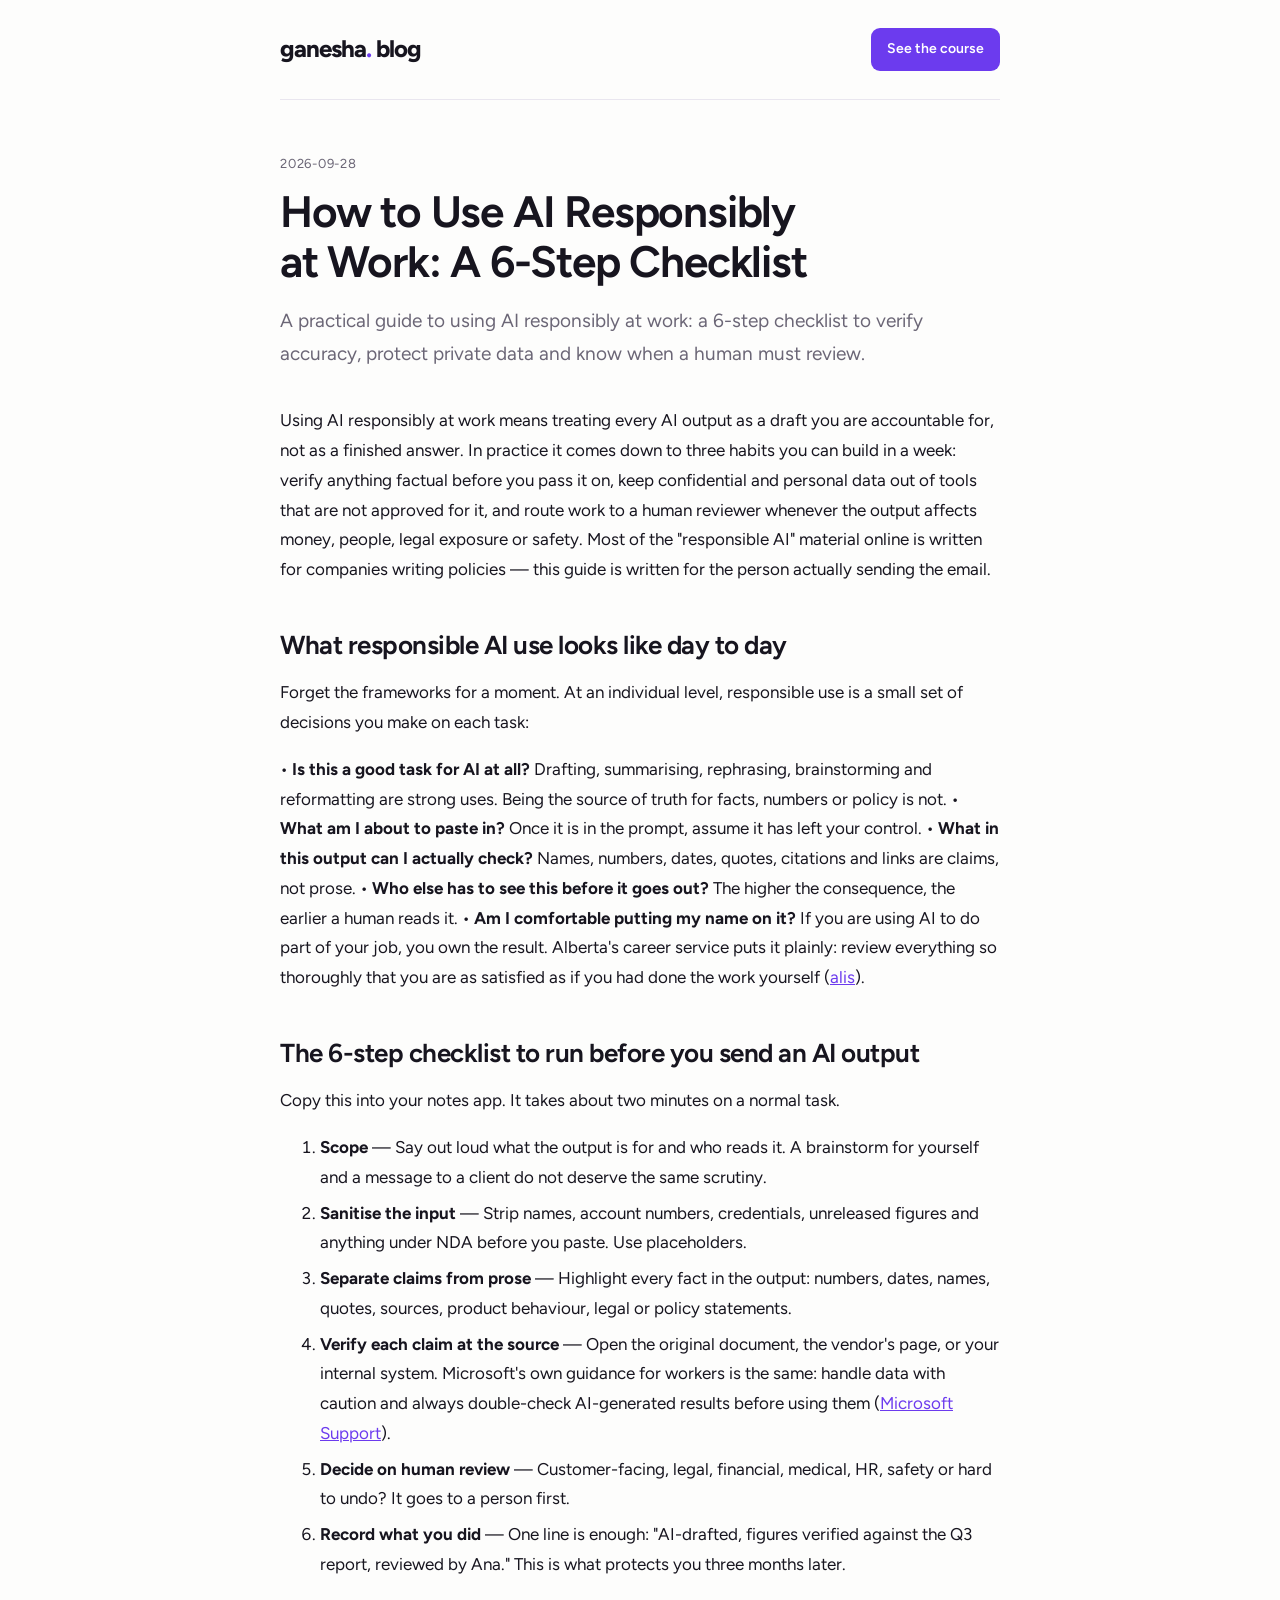
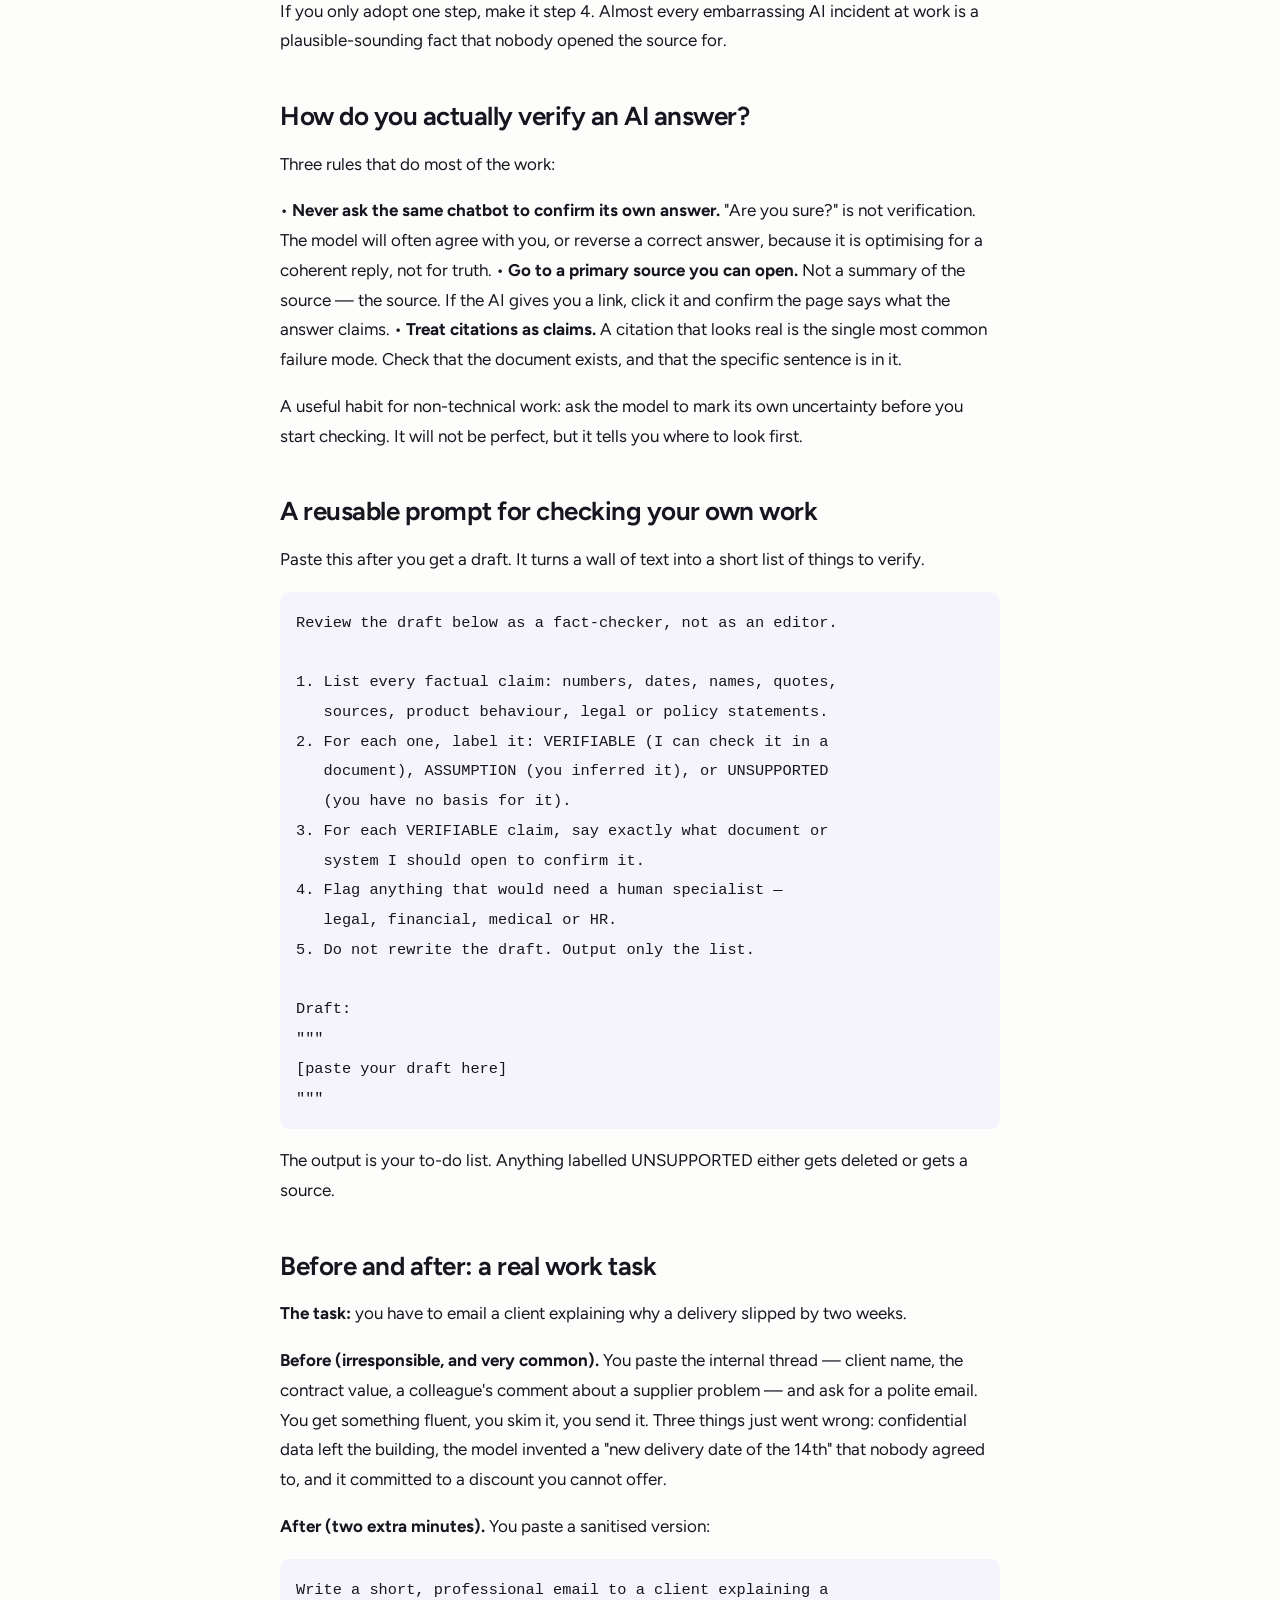
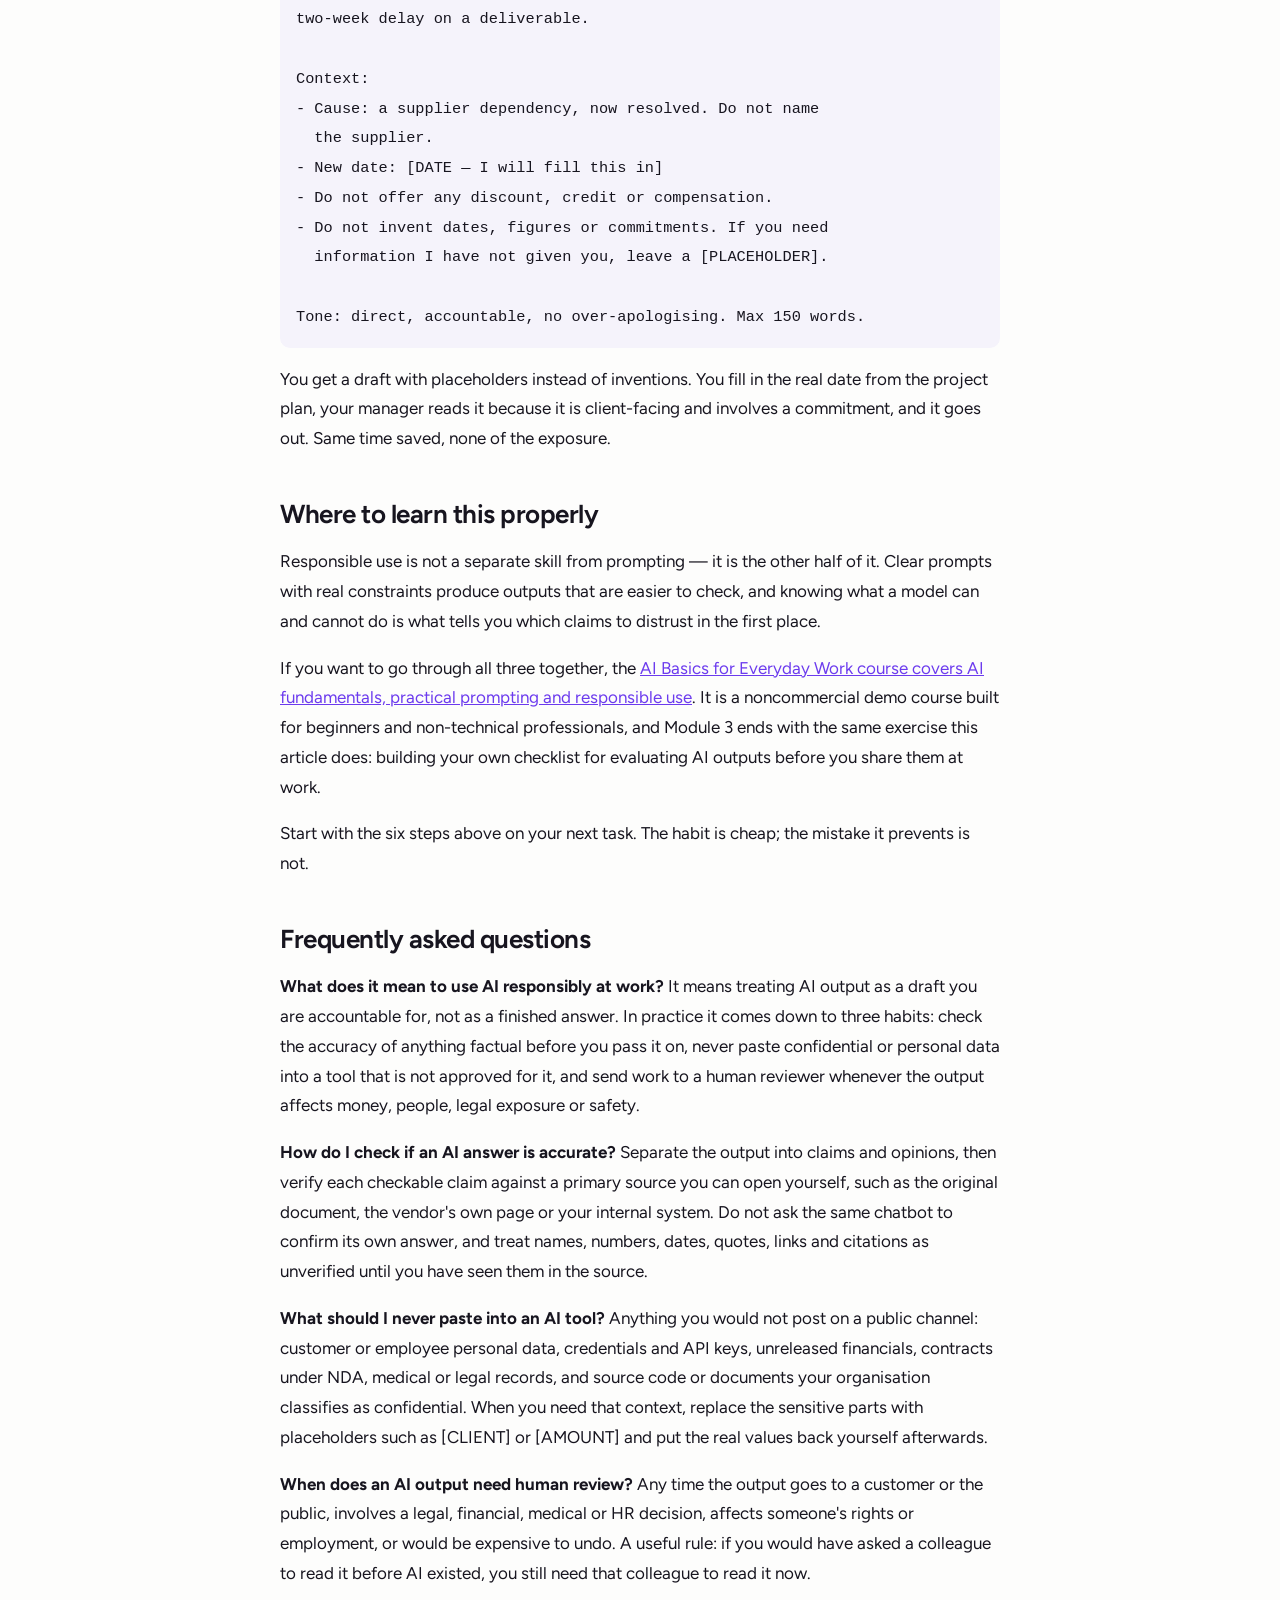
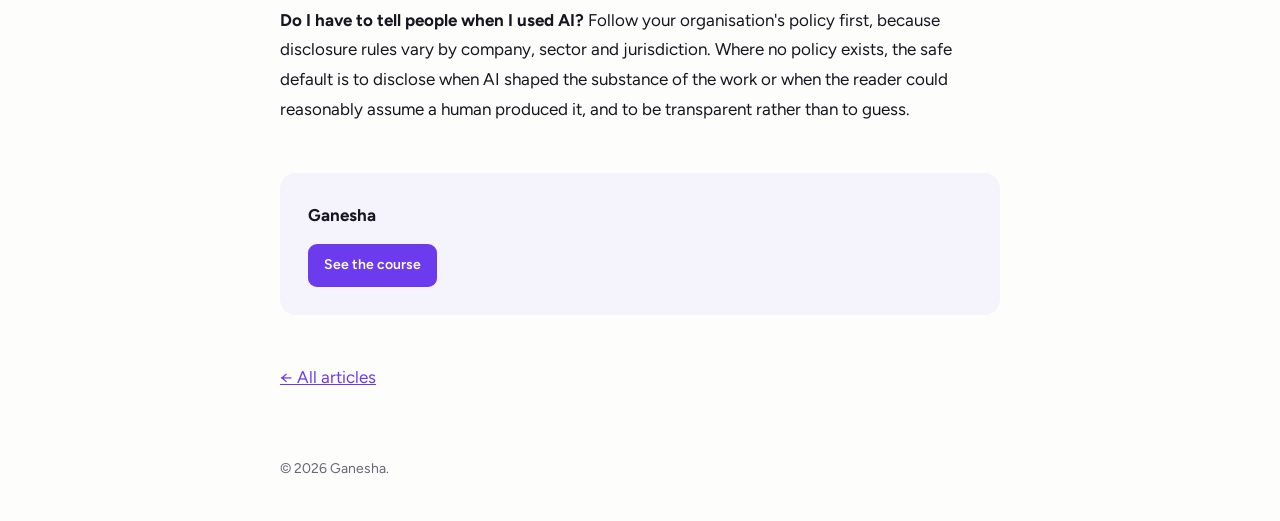
==== how-to-use-ai-responsibly-at-work/index.html @ a2543a3a "blog: How to Use AI Responsibly at Work: A 6-Step Checklist" ====
<!doctype html>
<html lang="en"><head><meta charset="utf-8"><meta name="viewport" content="width=device-width, initial-scale=1">
<title>How to Use AI Responsibly at Work: A 6-Step Checklist | Ganesha</title><meta name="description" content="A practical guide to using AI responsibly at work: a 6-step checklist to verify accuracy, protect private data and know when a human must review.">
<link rel="canonical" href="https://kallasgabriel.github.io/ganesha-blog/how-to-use-ai-responsibly-at-work/">
<meta property="og:type" content="article"><meta property="og:title" content="How to Use AI Responsibly at Work: A 6-Step Checklist | Ganesha">
<meta property="og:description" content="A practical guide to using AI responsibly at work: a 6-step checklist to verify accuracy, protect private data and know when a human must review."><meta property="og:url" content="https://kallasgabriel.github.io/ganesha-blog/how-to-use-ai-responsibly-at-work/">
<meta name="twitter:card" content="summary">
<link rel="preconnect" href="https://fonts.googleapis.com"><link rel="preconnect" href="https://fonts.gstatic.com" crossorigin>
<link rel="stylesheet" href="https://fonts.googleapis.com/css2?family=Figtree:wght@400;600;650;750&display=swap">
<link rel="stylesheet" href="https://kallasgabriel.github.io/ganesha-blog/style.css"><script type="application/ld+json">{"@context": "https://schema.org", "@type": "BlogPosting", "headline": "How to Use AI Responsibly at Work: A 6-Step Checklist", "description": "A practical guide to using AI responsibly at work: a 6-step checklist to verify accuracy, protect private data and know when a human must review.", "datePublished": "2026-09-28", "inLanguage": "en", "author": {"@type": "Organization", "name": "Ganesha"}, "mainEntityOfPage": "https://kallasgabriel.github.io/ganesha-blog/how-to-use-ai-responsibly-at-work/", "keywords": "use ai responsibly at work, responsible ai checklist, verify ai output accuracy, ai privacy at work, ai for non-technical professionals, when to review ai output"}</script><script type="application/ld+json">{"@context": "https://schema.org", "@type": "FAQPage", "mainEntity": [{"@type": "Question", "name": "What does it mean to use AI responsibly at work?", "acceptedAnswer": {"@type": "Answer", "text": "It means treating AI output as a draft you are accountable for, not as a finished answer. In practice it comes down to three habits: check the accuracy of anything factual before you pass it on, never paste confidential or personal data into a tool that is not approved for it, and send work to a human reviewer whenever the output affects money, people, legal exposure or safety."}}, {"@type": "Question", "name": "How do I check if an AI answer is accurate?", "acceptedAnswer": {"@type": "Answer", "text": "Separate the output into claims and opinions, then verify each checkable claim against a primary source you can open yourself, such as the original document, the vendor's own page or your internal system. Do not ask the same chatbot to confirm its own answer, and treat names, numbers, dates, quotes, links and citations as unverified until you have seen them in the source."}}, {"@type": "Question", "name": "What should I never paste into an AI tool?", "acceptedAnswer": {"@type": "Answer", "text": "Anything you would not post on a public channel: customer or employee personal data, credentials and API keys, unreleased financials, contracts under NDA, medical or legal records, and source code or documents your organisation classifies as confidential. When you need that context, replace the sensitive parts with placeholders such as [CLIENT] or [AMOUNT] and put the real values back yourself afterwards."}}, {"@type": "Question", "name": "When does an AI output need human review?", "acceptedAnswer": {"@type": "Answer", "text": "Any time the output goes to a customer or the public, involves a legal, financial, medical or HR decision, affects someone's rights or employment, or would be expensive to undo. A useful rule: if you would have asked a colleague to read it before AI existed, you still need that colleague to read it now."}}, {"@type": "Question", "name": "Do I have to tell people when I used AI?", "acceptedAnswer": {"@type": "Answer", "text": "Follow your organisation's policy first, because disclosure rules vary by company, sector and jurisdiction. Where no policy exists, the safe default is to disclose when AI shaped the substance of the work or when the reader could reasonably assume a human produced it, and to be transparent rather than to guess."}}]}</script>
</head><body><div class="wrap">
<header class="site"><a class="brand" href="https://kallasgabriel.github.io/ganesha-blog/">ganesha<span>.</span> blog</a>
<a class="cta" href="https://ganesha-devops.vercel.app/courses/course-7e0d08ef76670b2fffbf2458?utm_source=blog&amp;utm_medium=organic&amp;utm_campaign=header">See the course</a></header>
<main><article>
<span class="meta">2026-09-28</span><h1>How to Use AI Responsibly at Work: A 6-Step Checklist</h1><p class="lead">A practical guide to using AI responsibly at work: a 6-step checklist to verify accuracy, protect private data and know when a human must review.</p>
<p>Using AI responsibly at work means treating every AI output as a draft you are accountable for, not as a finished answer. In practice it comes down to three habits you can build in a week: verify anything factual before you pass it on, keep confidential and personal data out of tools that are not approved for it, and route work to a human reviewer whenever the output affects money, people, legal exposure or safety. Most of the "responsible AI" material online is written for companies writing policies — this guide is written for the person actually sending the email.</p>
<h2>What responsible AI use looks like day to day</h2>
<p>Forget the frameworks for a moment. At an individual level, responsible use is a small set of decisions you make on each task:</p>
<p>• <strong>Is this a good task for AI at all?</strong> Drafting, summarising, rephrasing, brainstorming and reformatting are strong uses. Being the source of truth for facts, numbers or policy is not.
• <strong>What am I about to paste in?</strong> Once it is in the prompt, assume it has left your control.
• <strong>What in this output can I actually check?</strong> Names, numbers, dates, quotes, citations and links are claims, not prose.
• <strong>Who else has to see this before it goes out?</strong> The higher the consequence, the earlier a human reads it.
• <strong>Am I comfortable putting my name on it?</strong> If you are using AI to do part of your job, you own the result. Alberta's career service puts it plainly: review everything so thoroughly that you are as satisfied as if you had done the work yourself (<a href="https://alis.alberta.ca/plan-your-career/workplace-trends/artificial-intelligence-ai/how-to-use-ai-safely-and-responsibly-at-work/">alis</a>).</p>
<h2>The 6-step checklist to run before you send an AI output</h2>
<p>Copy this into your notes app. It takes about two minutes on a normal task.</p>
<ol>
<li><strong>Scope</strong> — Say out loud what the output is for and who reads it. A brainstorm for yourself and a message to a client do not deserve the same scrutiny.</li>
<li><strong>Sanitise the input</strong> — Strip names, account numbers, credentials, unreleased figures and anything under NDA before you paste. Use placeholders.</li>
<li><strong>Separate claims from prose</strong> — Highlight every fact in the output: numbers, dates, names, quotes, sources, product behaviour, legal or policy statements.</li>
<li><strong>Verify each claim at the source</strong> — Open the original document, the vendor's page, or your internal system. Microsoft's own guidance for workers is the same: handle data with caution and always double-check AI-generated results before using them (<a href="https://support.microsoft.com/en-us/topic/safety-tips-for-using-ai-at-work-60f6ed72-930b-4830-a055-c3ba81a622ef">Microsoft Support</a>).</li>
<li><strong>Decide on human review</strong> — Customer-facing, legal, financial, medical, HR, safety or hard to undo? It goes to a person first.</li>
<li><strong>Record what you did</strong> — One line is enough: "AI-drafted, figures verified against the Q3 report, reviewed by Ana." This is what protects you three months later.</li>
</ol>
<p>If you only adopt one step, make it step 4. Almost every embarrassing AI incident at work is a plausible-sounding fact that nobody opened the source for.</p>
<h2>How do you actually verify an AI answer?</h2>
<p>Three rules that do most of the work:</p>
<p>• <strong>Never ask the same chatbot to confirm its own answer.</strong> "Are you sure?" is not verification. The model will often agree with you, or reverse a correct answer, because it is optimising for a coherent reply, not for truth.
• <strong>Go to a primary source you can open.</strong> Not a summary of the source — the source. If the AI gives you a link, click it and confirm the page says what the answer claims.
• <strong>Treat citations as claims.</strong> A citation that looks real is the single most common failure mode. Check that the document exists, and that the specific sentence is in it.</p>
<p>A useful habit for non-technical work: ask the model to mark its own uncertainty before you start checking. It will not be perfect, but it tells you where to look first.</p>
<h2>A reusable prompt for checking your own work</h2>
<p>Paste this after you get a draft. It turns a wall of text into a short list of things to verify.</p>
<pre><code>Review the draft below as a fact-checker, not as an editor.

1. List every factual claim: numbers, dates, names, quotes,
   sources, product behaviour, legal or policy statements.
2. For each one, label it: VERIFIABLE (I can check it in a
   document), ASSUMPTION (you inferred it), or UNSUPPORTED
   (you have no basis for it).
3. For each VERIFIABLE claim, say exactly what document or
   system I should open to confirm it.
4. Flag anything that would need a human specialist —
   legal, financial, medical or HR.
5. Do not rewrite the draft. Output only the list.

Draft:
&quot;&quot;&quot;
[paste your draft here]
&quot;&quot;&quot;
</code></pre>
<p>The output is your to-do list. Anything labelled UNSUPPORTED either gets deleted or gets a source.</p>
<h2>Before and after: a real work task</h2>
<p><strong>The task:</strong> you have to email a client explaining why a delivery slipped by two weeks.</p>
<p><strong>Before (irresponsible, and very common).</strong> You paste the internal thread — client name, the contract value, a colleague's comment about a supplier problem — and ask for a polite email. You get something fluent, you skim it, you send it. Three things just went wrong: confidential data left the building, the model invented a "new delivery date of the 14th" that nobody agreed to, and it committed to a discount you cannot offer.</p>
<p><strong>After (two extra minutes).</strong> You paste a sanitised version:</p>
<pre><code>Write a short, professional email to a client explaining a
two-week delay on a deliverable.

Context:
- Cause: a supplier dependency, now resolved. Do not name
  the supplier.
- New date: [DATE — I will fill this in]
- Do not offer any discount, credit or compensation.
- Do not invent dates, figures or commitments. If you need
  information I have not given you, leave a [PLACEHOLDER].

Tone: direct, accountable, no over-apologising. Max 150 words.
</code></pre>
<p>You get a draft with placeholders instead of inventions. You fill in the real date from the project plan, your manager reads it because it is client-facing and involves a commitment, and it goes out. Same time saved, none of the exposure.</p>
<h2>Where to learn this properly</h2>
<p>Responsible use is not a separate skill from prompting — it is the other half of it. Clear prompts with real constraints produce outputs that are easier to check, and knowing what a model can and cannot do is what tells you which claims to distrust in the first place.</p>
<p>If you want to go through all three together, the <a href="https://ganesha-devops.vercel.app/courses/course-7e0d08ef76670b2fffbf2458?utm_source=blog&amp;utm_medium=organic&amp;utm_campaign=how-to-use-ai-responsibly-at-work">AI Basics for Everyday Work course covers AI fundamentals, practical prompting and responsible use</a>. It is a noncommercial demo course built for beginners and non-technical professionals, and Module 3 ends with the same exercise this article does: building your own checklist for evaluating AI outputs before you share them at work.</p>
<p>Start with the six steps above on your next task. The habit is cheap; the mistake it prevents is not.</p>
<h2>Frequently asked questions</h2>
<p><strong>What does it mean to use AI responsibly at work?</strong>
It means treating AI output as a draft you are accountable for, not as a finished answer. In practice it comes down to three habits: check the accuracy of anything factual before you pass it on, never paste confidential or personal data into a tool that is not approved for it, and send work to a human reviewer whenever the output affects money, people, legal exposure or safety.</p>
<p><strong>How do I check if an AI answer is accurate?</strong>
Separate the output into claims and opinions, then verify each checkable claim against a primary source you can open yourself, such as the original document, the vendor's own page or your internal system. Do not ask the same chatbot to confirm its own answer, and treat names, numbers, dates, quotes, links and citations as unverified until you have seen them in the source.</p>
<p><strong>What should I never paste into an AI tool?</strong>
Anything you would not post on a public channel: customer or employee personal data, credentials and API keys, unreleased financials, contracts under NDA, medical or legal records, and source code or documents your organisation classifies as confidential. When you need that context, replace the sensitive parts with placeholders such as [CLIENT] or [AMOUNT] and put the real values back yourself afterwards.</p>
<p><strong>When does an AI output need human review?</strong>
Any time the output goes to a customer or the public, involves a legal, financial, medical or HR decision, affects someone's rights or employment, or would be expensive to undo. A useful rule: if you would have asked a colleague to read it before AI existed, you still need that colleague to read it now.</p>
<p><strong>Do I have to tell people when I used AI?</strong>
Follow your organisation's policy first, because disclosure rules vary by company, sector and jurisdiction. Where no policy exists, the safe default is to disclose when AI shaped the substance of the work or when the reader could reasonably assume a human produced it, and to be transparent rather than to guess.</p>
</article>
<div class="box"><p><strong>Ganesha</strong></p>
<a class="cta" href="https://ganesha-devops.vercel.app/courses/course-7e0d08ef76670b2fffbf2458?utm_source=blog&amp;utm_medium=organic&amp;utm_campaign=how-to-use-ai-responsibly-at-work">See the course</a></div>
<p><a href="https://kallasgabriel.github.io/ganesha-blog/">← All articles</a></p></main>
<footer>© 2026 Ganesha.</footer>
</div></body></html>
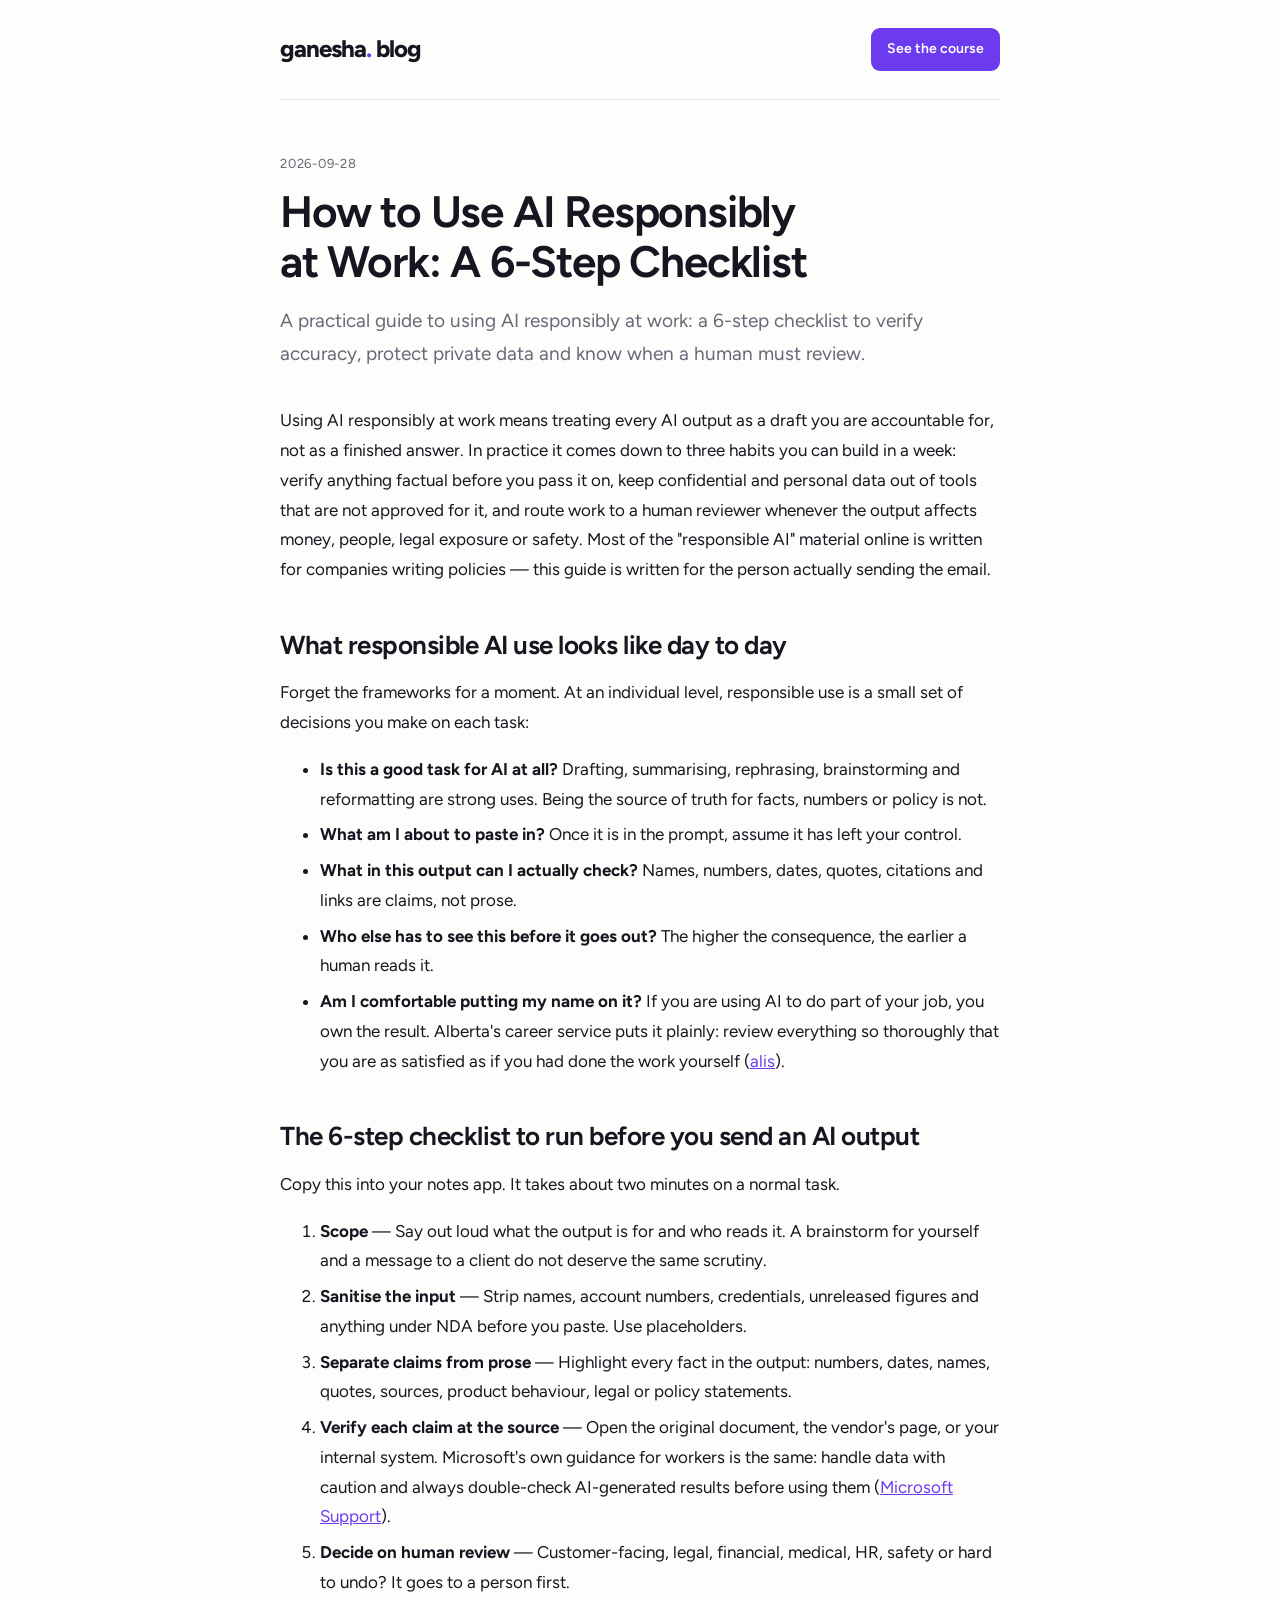
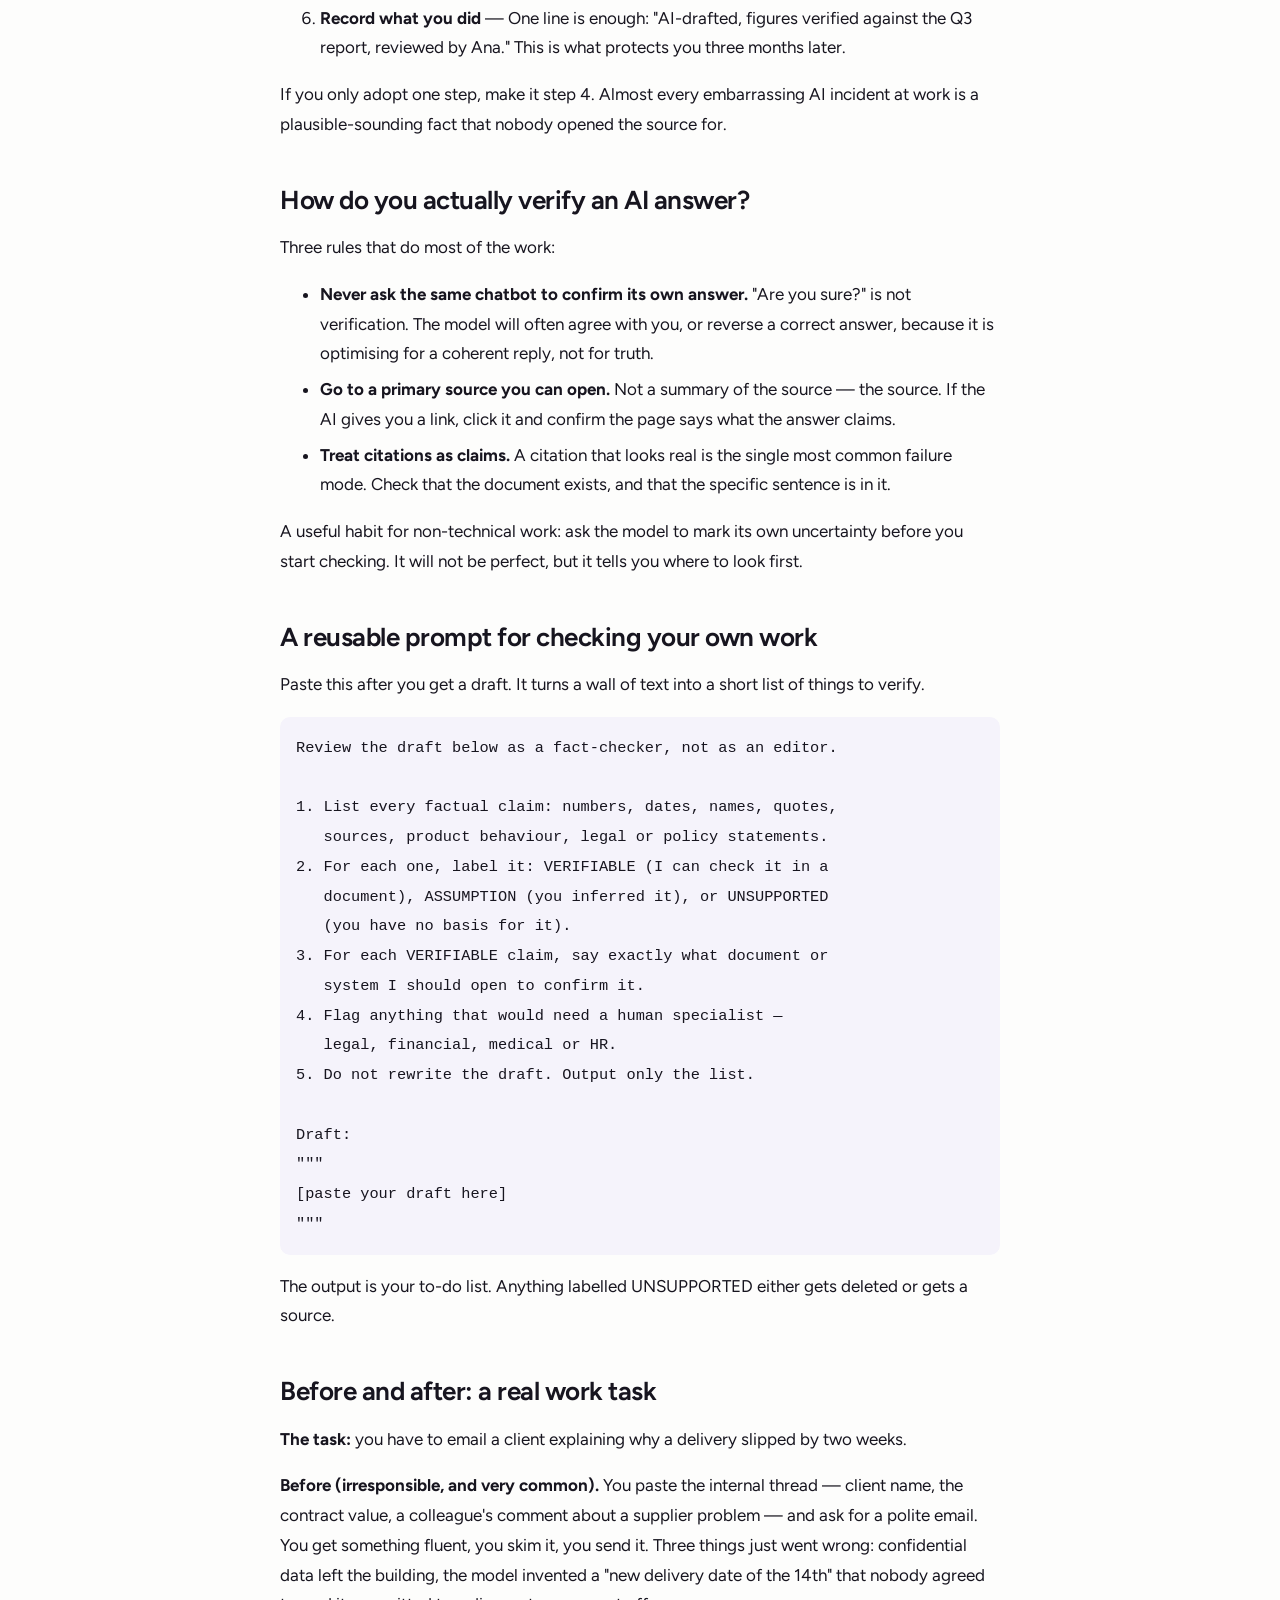
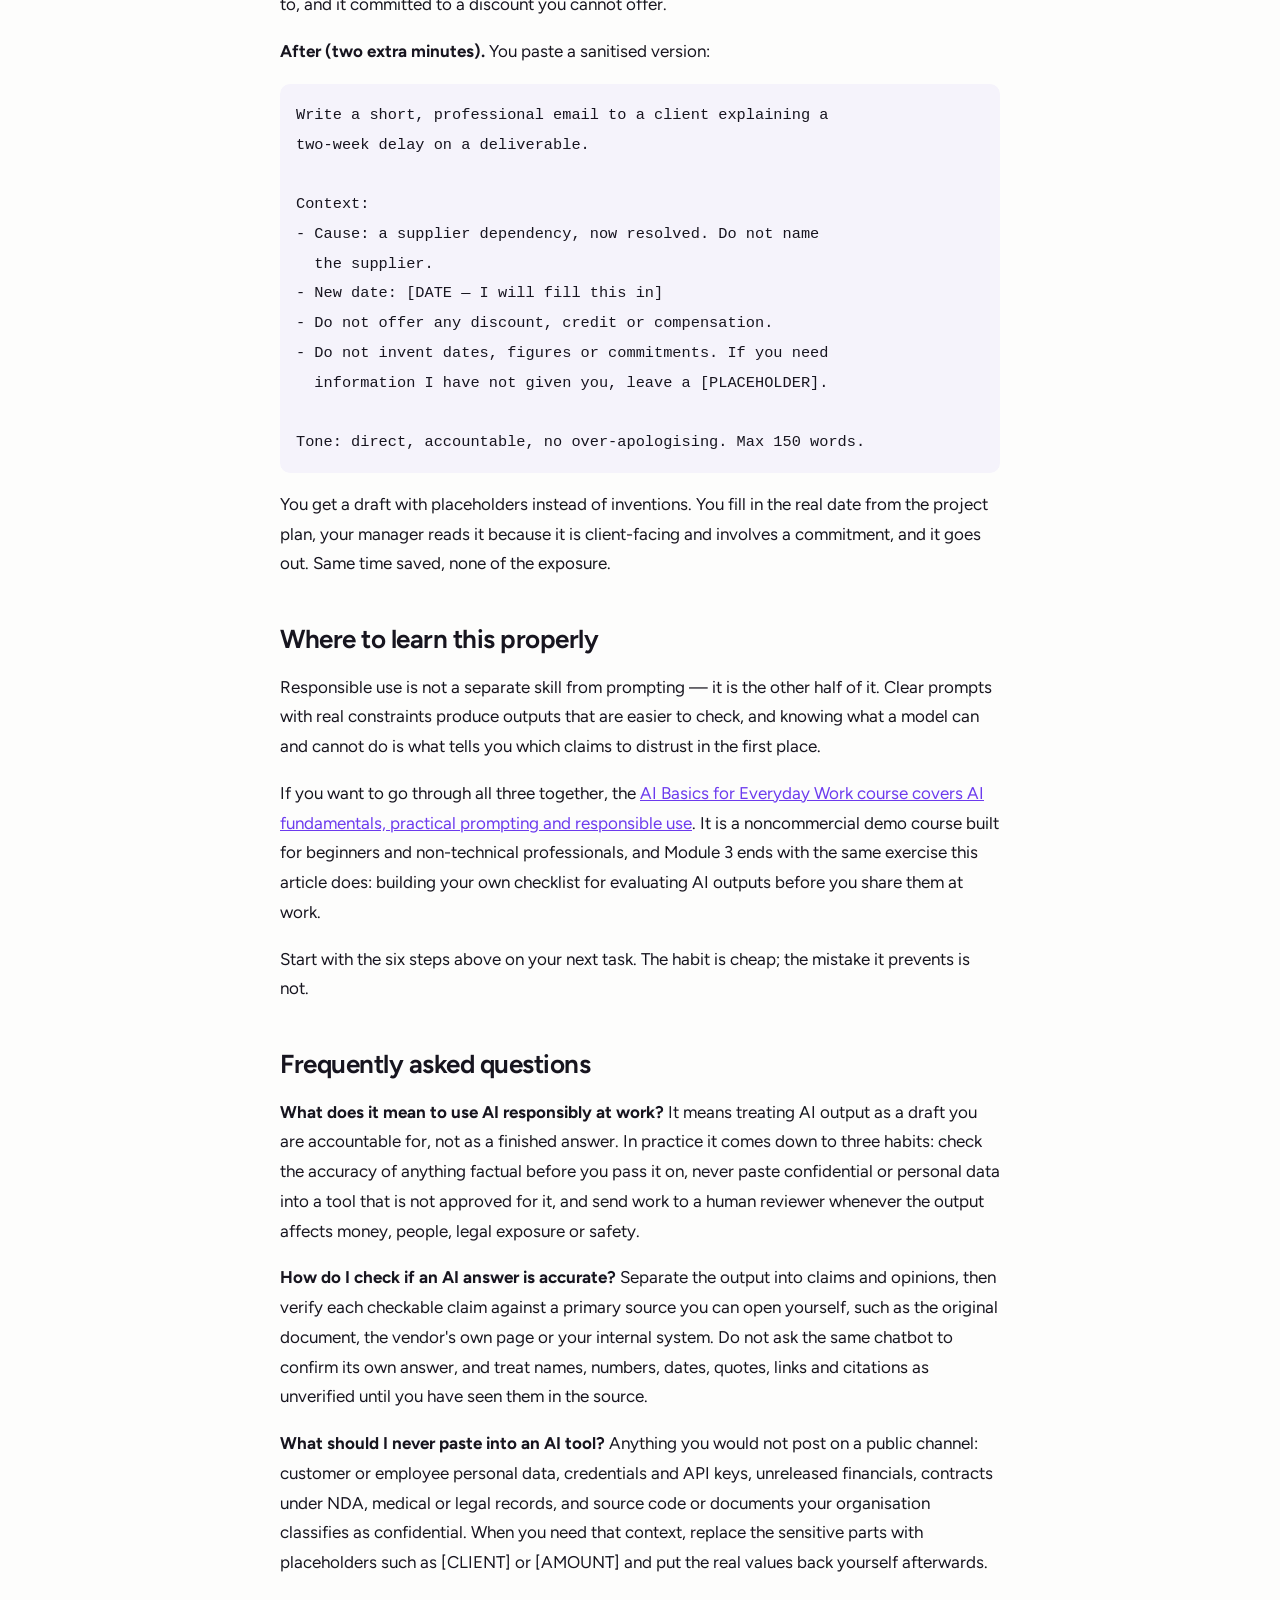
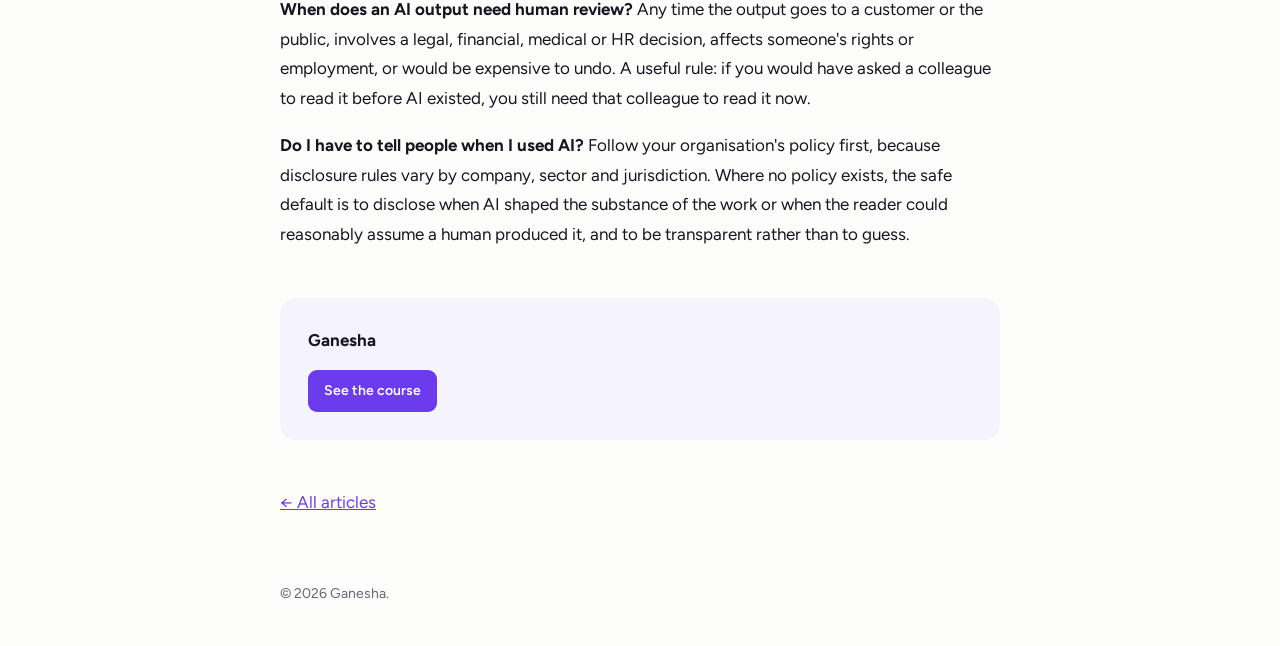
==== commit 071cc25b: "blog: corrige listas com marcador" ====
--- a/how-to-use-ai-responsibly-at-work/index.html
+++ b/how-to-use-ai-responsibly-at-work/index.html
@@ -16,11 +16,13 @@
 <p>Using AI responsibly at work means treating every AI output as a draft you are accountable for, not as a finished answer. In practice it comes down to three habits you can build in a week: verify anything factual before you pass it on, keep confidential and personal data out of tools that are not approved for it, and route work to a human reviewer whenever the output affects money, people, legal exposure or safety. Most of the "responsible AI" material online is written for companies writing policies — this guide is written for the person actually sending the email.</p>
 <h2>What responsible AI use looks like day to day</h2>
 <p>Forget the frameworks for a moment. At an individual level, responsible use is a small set of decisions you make on each task:</p>
-<p>• <strong>Is this a good task for AI at all?</strong> Drafting, summarising, rephrasing, brainstorming and reformatting are strong uses. Being the source of truth for facts, numbers or policy is not.
-• <strong>What am I about to paste in?</strong> Once it is in the prompt, assume it has left your control.
-• <strong>What in this output can I actually check?</strong> Names, numbers, dates, quotes, citations and links are claims, not prose.
-• <strong>Who else has to see this before it goes out?</strong> The higher the consequence, the earlier a human reads it.
-• <strong>Am I comfortable putting my name on it?</strong> If you are using AI to do part of your job, you own the result. Alberta's career service puts it plainly: review everything so thoroughly that you are as satisfied as if you had done the work yourself (<a href="https://alis.alberta.ca/plan-your-career/workplace-trends/artificial-intelligence-ai/how-to-use-ai-safely-and-responsibly-at-work/">alis</a>).</p>
+<ul>
+<li><strong>Is this a good task for AI at all?</strong> Drafting, summarising, rephrasing, brainstorming and reformatting are strong uses. Being the source of truth for facts, numbers or policy is not.</li>
+<li><strong>What am I about to paste in?</strong> Once it is in the prompt, assume it has left your control.</li>
+<li><strong>What in this output can I actually check?</strong> Names, numbers, dates, quotes, citations and links are claims, not prose.</li>
+<li><strong>Who else has to see this before it goes out?</strong> The higher the consequence, the earlier a human reads it.</li>
+<li><strong>Am I comfortable putting my name on it?</strong> If you are using AI to do part of your job, you own the result. Alberta's career service puts it plainly: review everything so thoroughly that you are as satisfied as if you had done the work yourself (<a href="https://alis.alberta.ca/plan-your-career/workplace-trends/artificial-intelligence-ai/how-to-use-ai-safely-and-responsibly-at-work/">alis</a>).</li>
+</ul>
 <h2>The 6-step checklist to run before you send an AI output</h2>
 <p>Copy this into your notes app. It takes about two minutes on a normal task.</p>
 <ol>
@@ -34,9 +36,11 @@
 <p>If you only adopt one step, make it step 4. Almost every embarrassing AI incident at work is a plausible-sounding fact that nobody opened the source for.</p>
 <h2>How do you actually verify an AI answer?</h2>
 <p>Three rules that do most of the work:</p>
-<p>• <strong>Never ask the same chatbot to confirm its own answer.</strong> "Are you sure?" is not verification. The model will often agree with you, or reverse a correct answer, because it is optimising for a coherent reply, not for truth.
-• <strong>Go to a primary source you can open.</strong> Not a summary of the source — the source. If the AI gives you a link, click it and confirm the page says what the answer claims.
-• <strong>Treat citations as claims.</strong> A citation that looks real is the single most common failure mode. Check that the document exists, and that the specific sentence is in it.</p>
+<ul>
+<li><strong>Never ask the same chatbot to confirm its own answer.</strong> "Are you sure?" is not verification. The model will often agree with you, or reverse a correct answer, because it is optimising for a coherent reply, not for truth.</li>
+<li><strong>Go to a primary source you can open.</strong> Not a summary of the source — the source. If the AI gives you a link, click it and confirm the page says what the answer claims.</li>
+<li><strong>Treat citations as claims.</strong> A citation that looks real is the single most common failure mode. Check that the document exists, and that the specific sentence is in it.</li>
+</ul>
 <p>A useful habit for non-technical work: ask the model to mark its own uncertainty before you start checking. It will not be perfect, but it tells you where to look first.</p>
 <h2>A reusable prompt for checking your own work</h2>
 <p>Paste this after you get a draft. It turns a wall of text into a short list of things to verify.</p>
